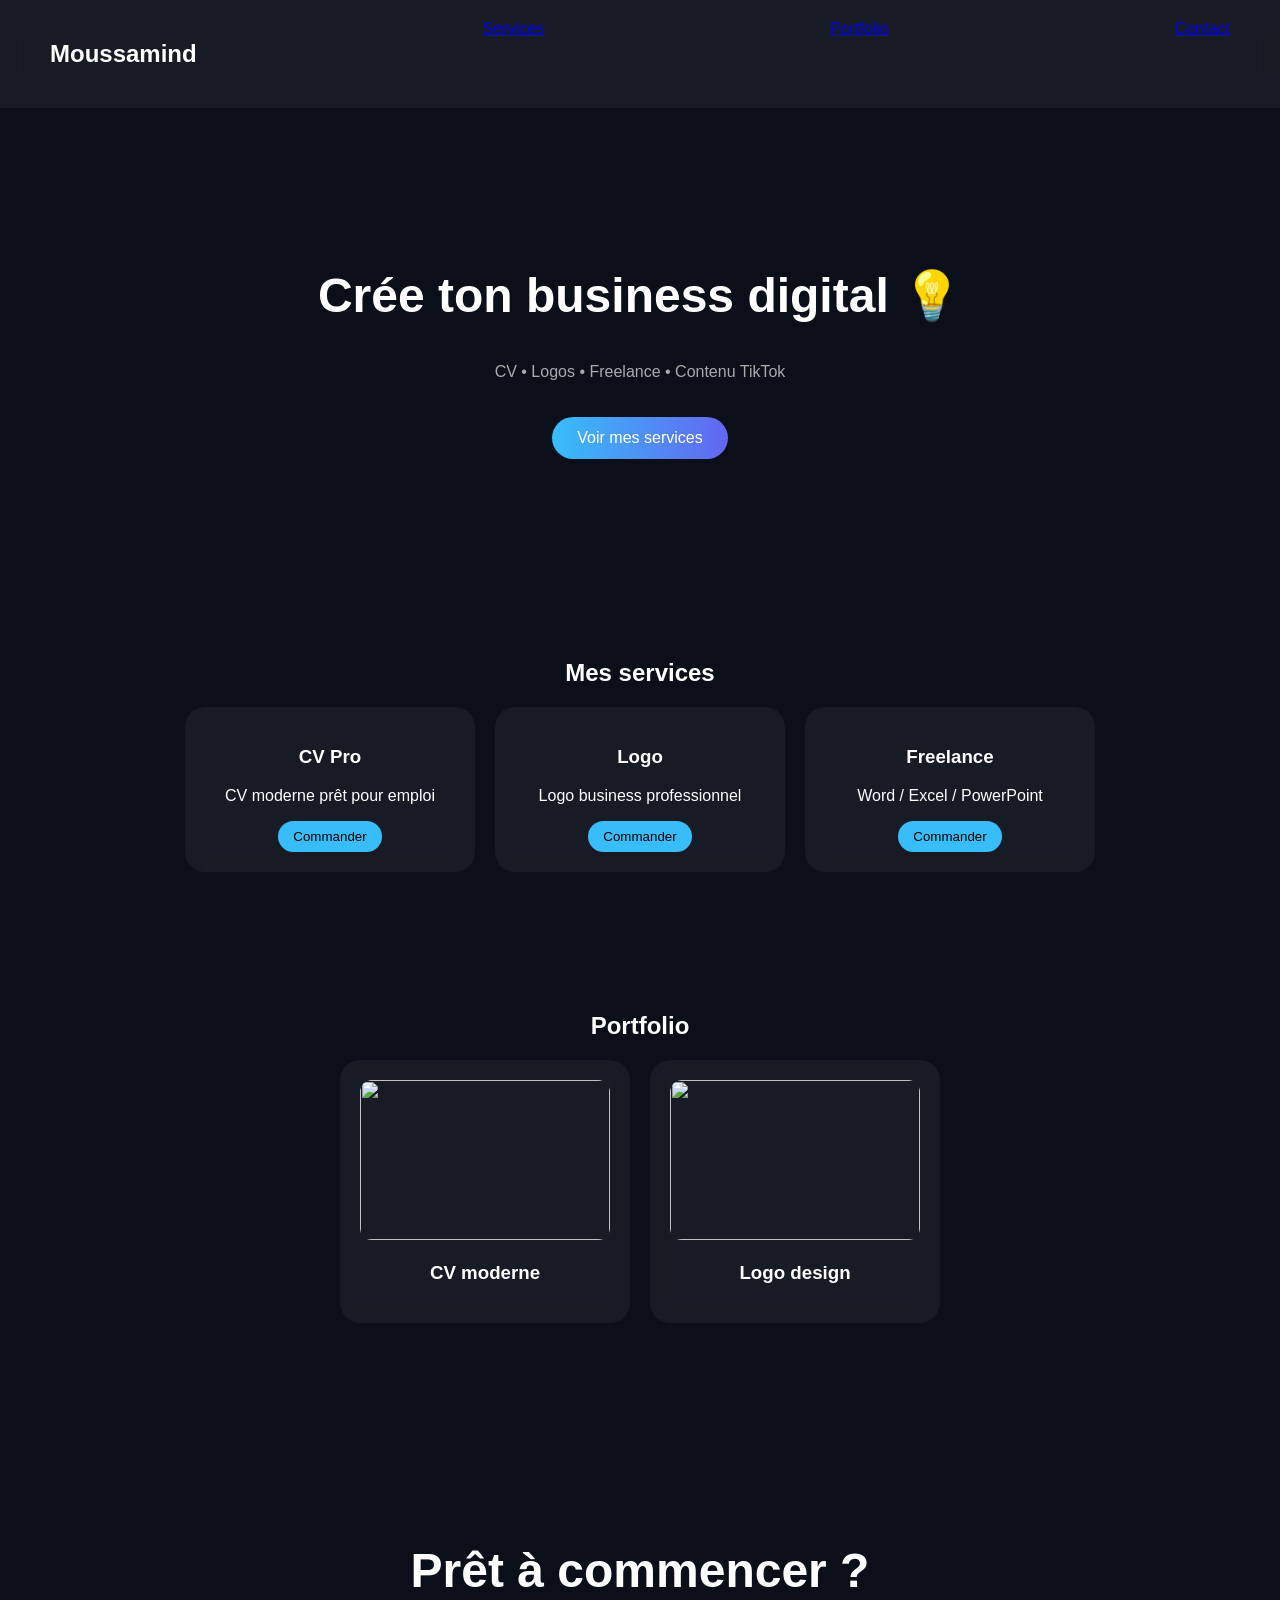
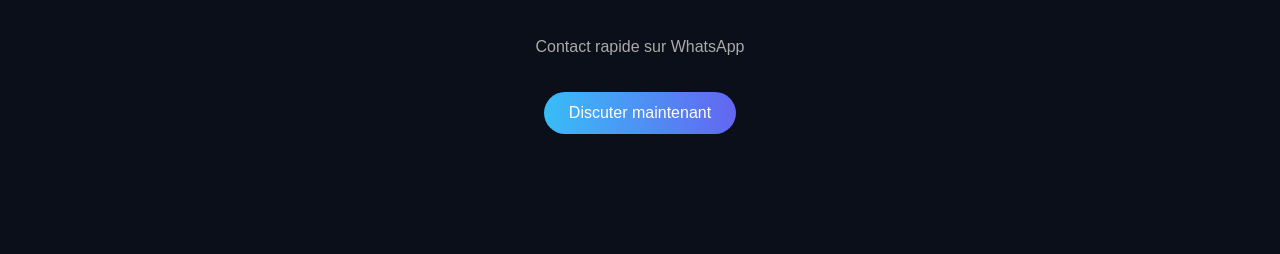
==== index.html @ 953c0ebd "Rename test.html to index.html" ====
<!DOCTYPE html>
<html lang="fr">
<head>
<meta charset="UTF-8">
<meta name="viewport" content="width=device-width, initial-scale=1.0">
<title>Moussamind</title>

<link rel="stylesheet" href="style.css">
</head>

<body>

<nav>
    <h1>Moussamind</h1>
    <a href="#services">Services</a>
    <a href="#portfolio">Portfolio</a>
    <a href="#contact">Contact</a>
</nav>

<!-- HERO -->
<section class="hero fade">
    <h2>Crée ton business digital 💡</h2>
    <p>CV • Logos • Freelance • Contenu TikTok</p>
    <a href="#services" class="btn">Voir mes services</a>
</section>

<!-- SERVICES -->
<section id="services" class="section fade">
    <h2>Mes services</h2>

    <div class="cards">

        <div class="card">
            <h3>CV Pro</h3>
            <p>CV moderne prêt pour emploi</p>
            <button onclick="commander('CV Pro')" class="btn-small">Commander</button>
        </div>

        <div class="card">
            <h3>Logo</h3>
            <p>Logo business professionnel</p>
            <button onclick="commander('Logo')" class="btn-small">Commander</button>
        </div>

        <div class="card">
            <h3>Freelance</h3>
            <p>Word / Excel / PowerPoint</p>
            <button onclick="commander('Saisie')" class="btn-small">Commander</button>
        </div>

    </div>
</section>

<!-- PORTFOLIO -->
<section id="portfolio" class="section fade">
    <h2>Portfolio</h2>

    <div class="cards">
        <div class="card">
            <img src="https://images.unsplash.com/photo-1586281380349-632531db7ed4">
            <h3>CV moderne</h3>
        </div>

        <div class="card">
            <img src="https://images.unsplash.com/photo-1611162616475-46b635cb6868">
            <h3>Logo design</h3>
        </div>
    </div>
</section>

<!-- CONTACT -->
<section id="contact" class="hero fade">
    <h2>Prêt à commencer ?</h2>
    <p>Contact rapide sur WhatsApp</p>

    <a href="#" class="btn">Discuter maintenant</a>
</section>

<script src="script.js"></script>

</body>
</html>
---- style.css ----
body {
    margin: 0;
    font-family: -apple-system, BlinkMacSystemFont, sans-serif;
    background: #0b0f1a;
    color: white;
}

/* NAV */
nav {
    display: flex;
    justify-content: space-between;
    padding: 20px 50px;
    background: rgba(255,255,255,0.05);
    backdrop-filter: blur(15px);
    position: sticky;
    top: 0;
}

/* HERO */
.hero {
    text-align: center;
    padding: 120px 20px;
}

.hero h2 {
    font-size: 48px;
}

.hero p {
    color: #aaa;
}

/* BUTTONS */
.btn {
    padding: 12px 25px;
    background: linear-gradient(90deg,#38bdf8,#6366f1);
    border-radius: 30px;
    color: white;
    text-decoration: none;
    display: inline-block;
    margin-top: 20px;
}

.btn-small {
    padding: 8px 15px;
    background: #38bdf8;
    border: none;
    border-radius: 20px;
    cursor: pointer;
}

/* SECTIONS */
.section {
    text-align: center;
    padding: 60px 20px;
}

/* CARDS */
.cards {
    display: flex;
    justify-content: center;
    gap: 20px;
    flex-wrap: wrap;
}

.card {
    background: rgba(255,255,255,0.05);
    padding: 20px;
    width: 250px;
    border-radius: 20px;
    backdrop-filter: blur(10px);
    transition: 0.4s;
}

.card:hover {
    transform: translateY(-10px);
}

/* IMAGES */
.card img {
    width: 100%;
    height: 160px;
    object-fit: cover;
    border-radius: 12px;
}

/* FADE ANIMATION */
.fade {
    opacity: 0;
    transform: translateY(40px);
    transition: all 0.8s ease;
}

.show {
    opacity: 1;
    transform: translateY(0);
}

/* MOBILE */
@media (max-width: 768px) {
    nav {
        flex-direction: column;
        text-align: center;
    }

    .hero h2 {
        font-size: 32px;
    }

    .cards {
        flex-direction: column;
        align-items: center;
    }
}
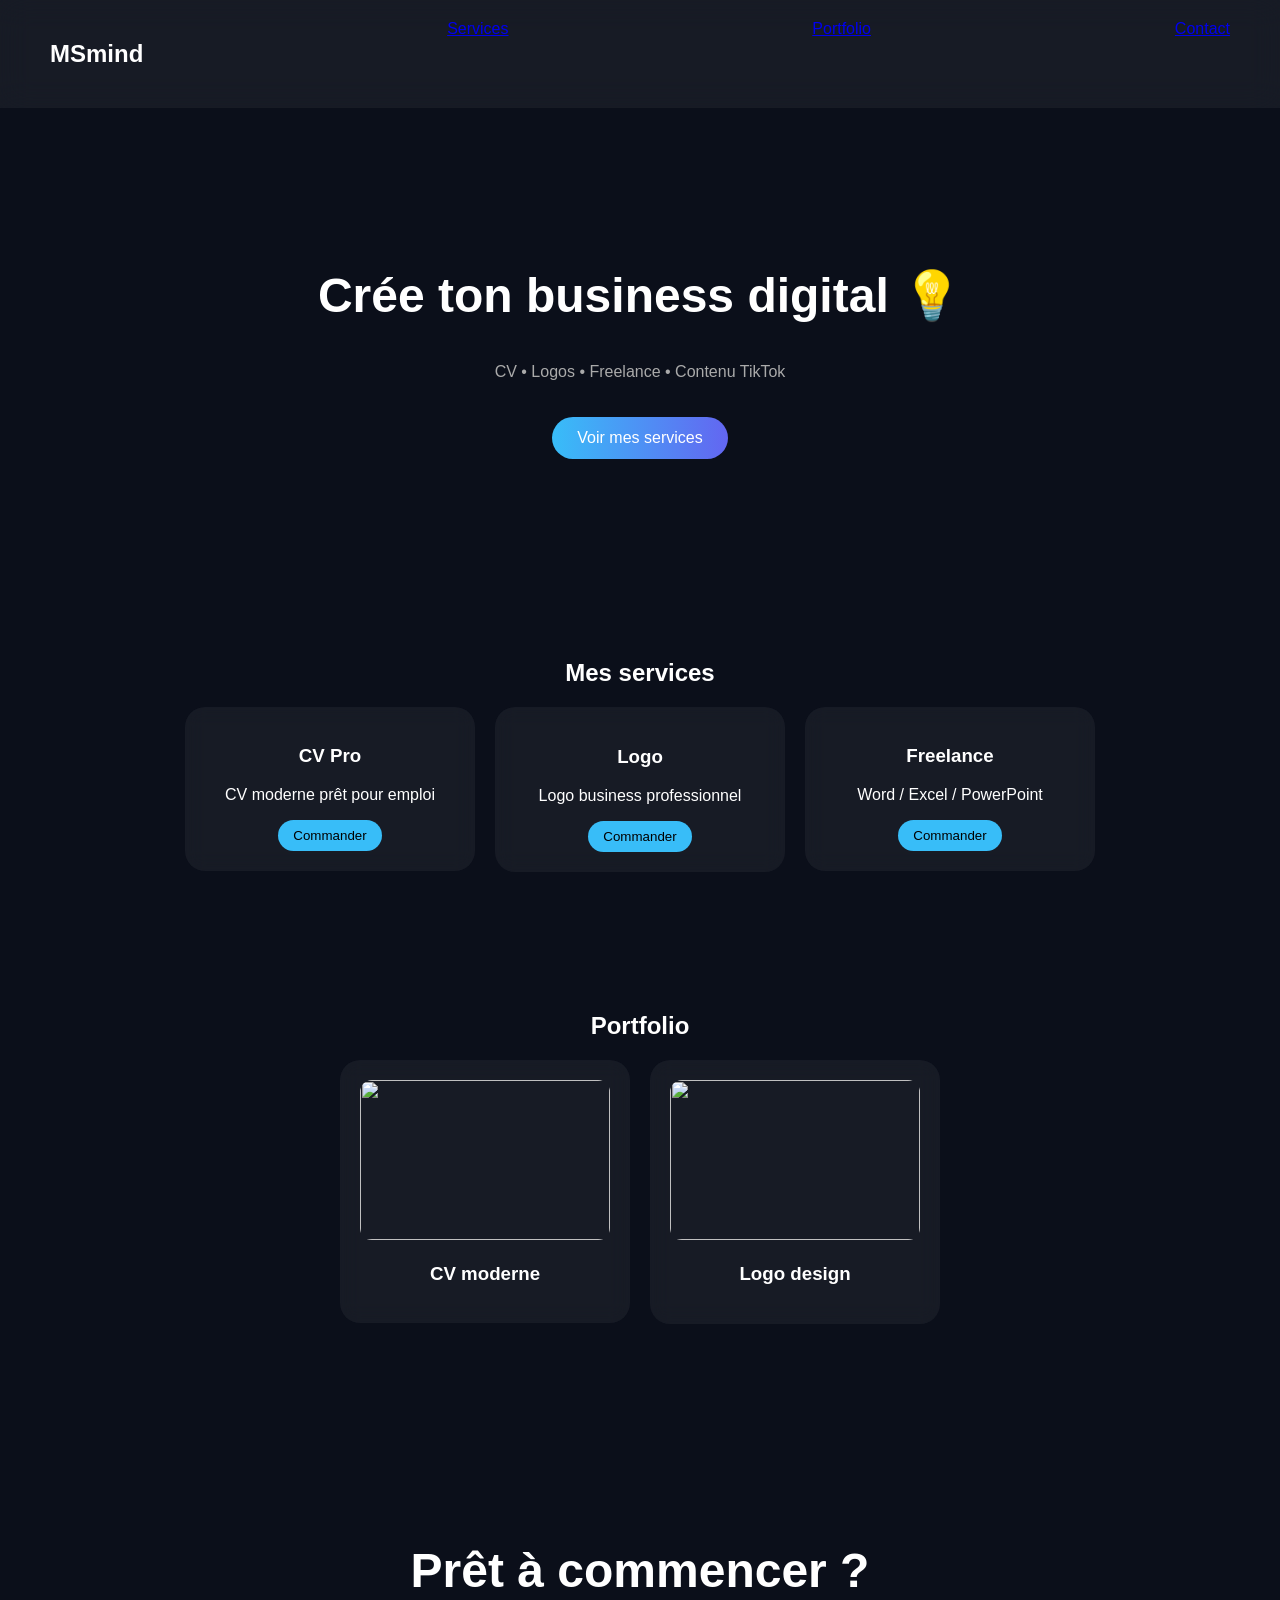
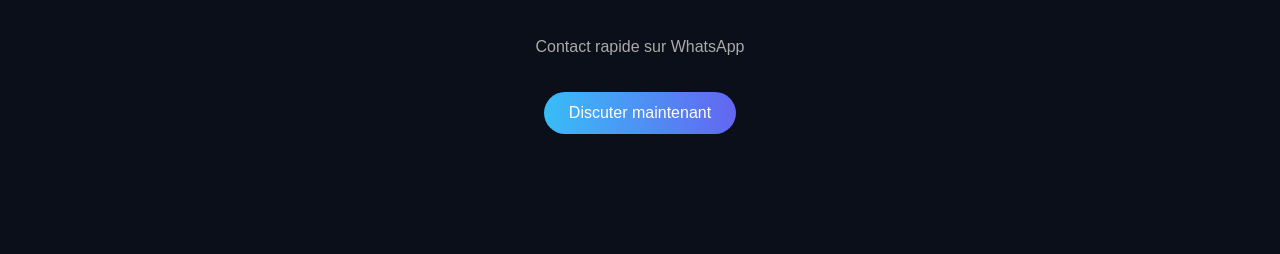
==== commit 6d12390f: "Update index.html" ====
--- a/index.html
+++ b/index.html
@@ -3,7 +3,7 @@
 <head>
 <meta charset="UTF-8">
 <meta name="viewport" content="width=device-width, initial-scale=1.0">
-<title>Moussamind</title>
+<title>MSmind</title>
 
 <link rel="stylesheet" href="style.css">
 </head>
@@ -11,7 +11,7 @@
 <body>
 
 <nav>
-    <h1>Moussamind</h1>
+    <h1>MSmind</h1>
     <a href="#services">Services</a>
     <a href="#portfolio">Portfolio</a>
     <a href="#contact">Contact</a>
